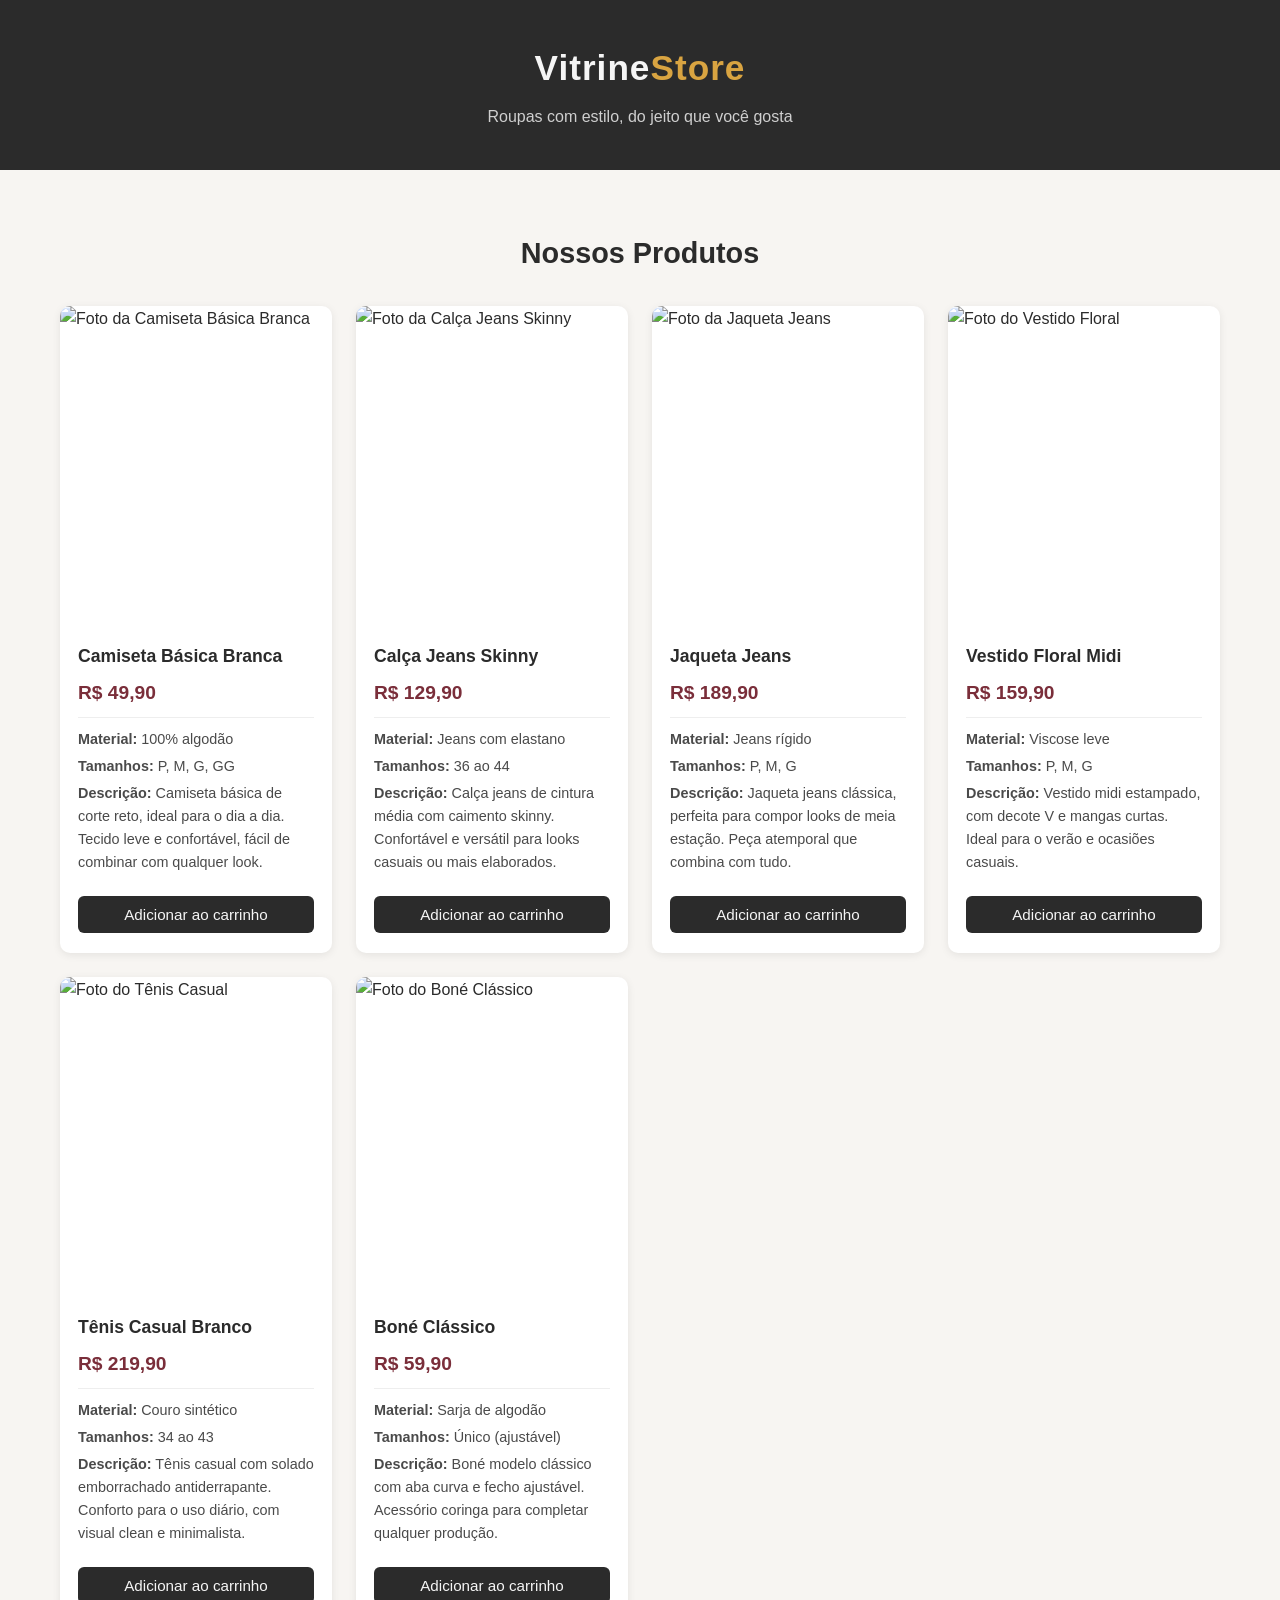
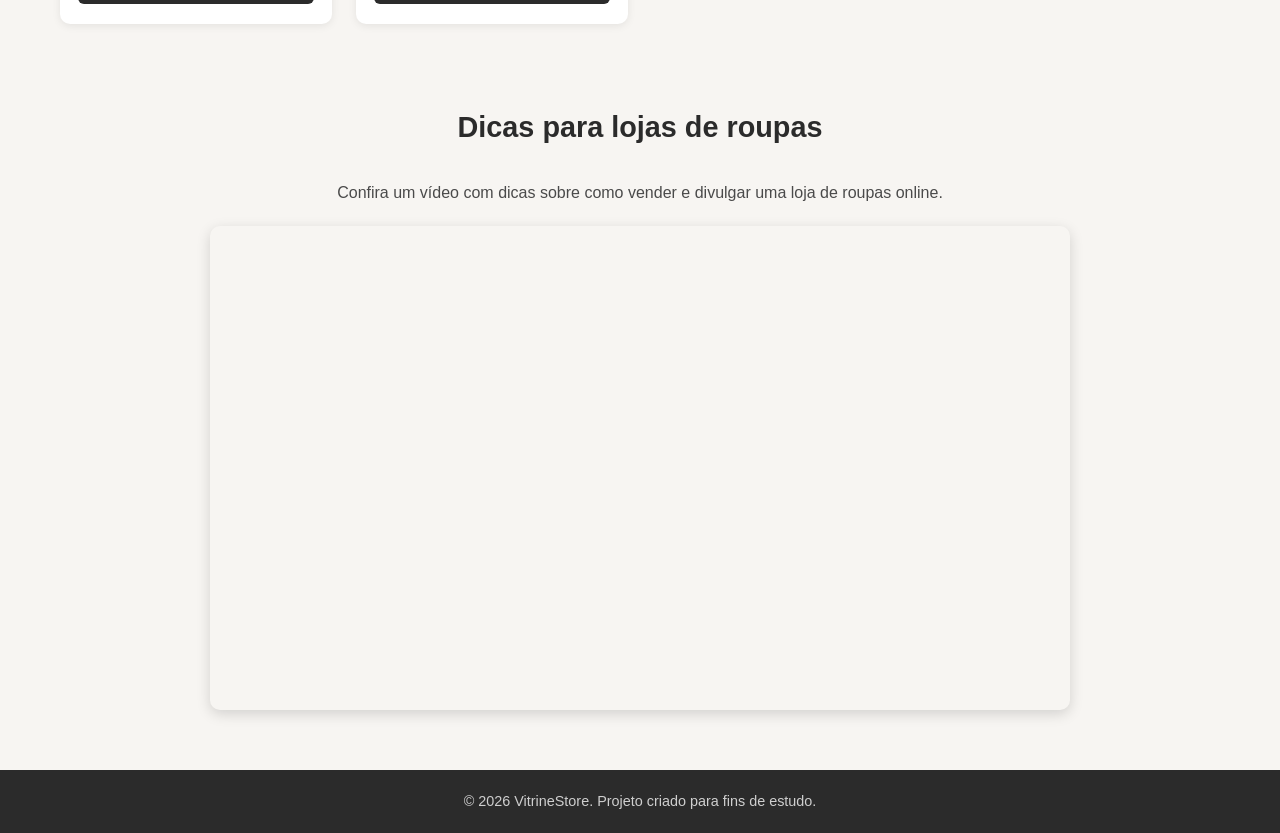
==== index.html @ 7eace0df "Estrutura inicial do projeto" ====
<!DOCTYPE html>
<html lang="pt-BR">
<head>
  <meta charset="UTF-8">
  <meta name="viewport" content="width=device-width, initial-scale=1.0">
  <title>Vitrine Store | Loja de Roupas</title>
  <link rel="stylesheet" href="style.css">
</head>
<body>

  <header class="header">
    <div class="header-content">
      <h1 class="logo">Vitrine<span>Store</span></h1>
      <p class="slogan">Roupas com estilo, do jeito que você gosta</p>
    </div>
  </header>

  <main>
    <section class="produtos">
      <h2 class="titulo-secao">Nossos Produtos</h2>

      <div class="grid-produtos">

        <article class="card-produto">
          <img src="https://placehold.co/400x500/2b2b2b/f5f5f5?text=Camiseta+Basica" alt="Foto da Camiseta Básica Branca">
          <div class="card-info">
            <h3 class="nome-produto">Camiseta Básica Branca</h3>
            <p class="preco">R$ 49,90</p>
            <div class="detalhes">
              <p><strong>Material:</strong> 100% algodão</p>
              <p><strong>Tamanhos:</strong> P, M, G, GG</p>
              <p><strong>Descrição:</strong> Camiseta básica de corte reto, ideal para o dia a dia. Tecido leve e confortável, fácil de combinar com qualquer look.</p>
            </div>
            <button class="btn-comprar">Adicionar ao carrinho</button>
          </div>
        </article>

        <article class="card-produto">
          <img src="https://placehold.co/400x500/2b3a55/f5f5f5?text=Calca+Jeans" alt="Foto da Calça Jeans Skinny">
          <div class="card-info">
            <h3 class="nome-produto">Calça Jeans Skinny</h3>
            <p class="preco">R$ 129,90</p>
            <div class="detalhes">
              <p><strong>Material:</strong> Jeans com elastano</p>
              <p><strong>Tamanhos:</strong> 36 ao 44</p>
              <p><strong>Descrição:</strong> Calça jeans de cintura média com caimento skinny. Confortável e versátil para looks casuais ou mais elaborados.</p>
            </div>
            <button class="btn-comprar">Adicionar ao carrinho</button>
          </div>
        </article>

        <article class="card-produto">
          <img src="https://placehold.co/400x500/5c3b2e/f5f5f5?text=Jaqueta+Jeans" alt="Foto da Jaqueta Jeans">
          <div class="card-info">
            <h3 class="nome-produto">Jaqueta Jeans</h3>
            <p class="preco">R$ 189,90</p>
            <div class="detalhes">
              <p><strong>Material:</strong> Jeans rígido</p>
              <p><strong>Tamanhos:</strong> P, M, G</p>
              <p><strong>Descrição:</strong> Jaqueta jeans clássica, perfeita para compor looks de meia estação. Peça atemporal que combina com tudo.</p>
            </div>
            <button class="btn-comprar">Adicionar ao carrinho</button>
          </div>
        </article>

        <article class="card-produto">
          <img src="https://placehold.co/400x500/7a2e3a/f5f5f5?text=Vestido+Floral" alt="Foto do Vestido Floral">
          <div class="card-info">
            <h3 class="nome-produto">Vestido Floral Midi</h3>
            <p class="preco">R$ 159,90</p>
            <div class="detalhes">
              <p><strong>Material:</strong> Viscose leve</p>
              <p><strong>Tamanhos:</strong> P, M, G</p>
              <p><strong>Descrição:</strong> Vestido midi estampado, com decote V e mangas curtas. Ideal para o verão e ocasiões casuais.</p>
            </div>
            <button class="btn-comprar">Adicionar ao carrinho</button>
          </div>
        </article>

        <article class="card-produto">
          <img src="https://placehold.co/400x500/1f4033/f5f5f5?text=Tenis+Casual" alt="Foto do Tênis Casual">
          <div class="card-info">
            <h3 class="nome-produto">Tênis Casual Branco</h3>
            <p class="preco">R$ 219,90</p>
            <div class="detalhes">
              <p><strong>Material:</strong> Couro sintético</p>
              <p><strong>Tamanhos:</strong> 34 ao 43</p>
              <p><strong>Descrição:</strong> Tênis casual com solado emborrachado antiderrapante. Conforto para o uso diário, com visual clean e minimalista.</p>
            </div>
            <button class="btn-comprar">Adicionar ao carrinho</button>
          </div>
        </article>

        <article class="card-produto">
          <img src="https://placehold.co/400x500/463366/f5f5f5?text=Bone+Classico" alt="Foto do Boné Clássico">
          <div class="card-info">
            <h3 class="nome-produto">Boné Clássico</h3>
            <p class="preco">R$ 59,90</p>
            <div class="detalhes">
              <p><strong>Material:</strong> Sarja de algodão</p>
              <p><strong>Tamanhos:</strong> Único (ajustável)</p>
              <p><strong>Descrição:</strong> Boné modelo clássico com aba curva e fecho ajustável. Acessório coringa para completar qualquer produção.</p>
            </div>
            <button class="btn-comprar">Adicionar ao carrinho</button>
          </div>
        </article>

      </div>
    </section>

    <section class="video-secao">
      <h2 class="titulo-secao">Dicas para lojas de roupas</h2>
      <p class="video-descricao">Confira um vídeo com dicas sobre como vender e divulgar uma loja de roupas online.</p>
      <div class="video-wrapper">
        <iframe
          src="https://www.youtube.com/embed/MjCPmGwwPPw"
          title="Vídeo sobre loja virtual de moda"
          frameborder="0"
          allow="accelerometer; autoplay; clipboard-write; encrypted-media; gyroscope; picture-in-picture"
          allowfullscreen>
        </iframe>
      </div>
    </section>
  </main>

  <footer class="footer">
    <p>&copy; 2026 VitrineStore. Projeto criado para fins de estudo.</p>
  </footer>

</body>
</html>
---- style.css ----
* {
  margin: 0;
  padding: 0;
  box-sizing: border-box;
}

body {
  font-family: 'Segoe UI', Arial, sans-serif;
  background-color: #f7f5f2;
  color: #2b2b2b;
  line-height: 1.6;
}

/* Cabeçalho */
.header {
  background-color: #2b2b2b;
  color: #f5f5f5;
  padding: 40px 20px;
  text-align: center;
}

.logo {
  font-size: 2.2rem;
  font-weight: bold;
  letter-spacing: 1px;
}

.logo span {
  color: #d9a441;
}

.slogan {
  margin-top: 8px;
  color: #cfcfcf;
  font-size: 1rem;
}

/* Títulos de seção */
.titulo-secao {
  text-align: center;
  font-size: 1.8rem;
  margin: 40px 0 30px;
  color: #2b2b2b;
}

/* Grid de produtos */
.produtos {
  max-width: 1200px;
  margin: 0 auto;
  padding: 20px;
}

.grid-produtos {
  display: grid;
  grid-template-columns: repeat(auto-fit, minmax(260px, 1fr));
  gap: 24px;
}

/* Card do produto */
.card-produto {
  background-color: #ffffff;
  border-radius: 10px;
  overflow: hidden;
  box-shadow: 0 2px 8px rgba(0, 0, 0, 0.08);
  display: flex;
  flex-direction: column;
  transition: transform 0.2s ease, box-shadow 0.2s ease;
}

.card-produto:hover {
  transform: translateY(-4px);
  box-shadow: 0 6px 16px rgba(0, 0, 0, 0.12);
}

.card-produto img {
  width: 100%;
  height: 320px;
  object-fit: cover;
}

.card-info {
  padding: 16px 18px 20px;
  display: flex;
  flex-direction: column;
  gap: 8px;
}

.nome-produto {
  font-size: 1.1rem;
  color: #2b2b2b;
}

.preco {
  font-size: 1.2rem;
  font-weight: bold;
  color: #7a2e3a;
}

.detalhes {
  border-top: 1px solid #eee;
  padding-top: 10px;
  font-size: 0.9rem;
  color: #4a4a4a;
}

.detalhes p {
  margin-bottom: 4px;
}

.btn-comprar {
  margin-top: 10px;
  padding: 10px;
  background-color: #2b2b2b;
  color: #f5f5f5;
  border: none;
  border-radius: 6px;
  font-size: 0.95rem;
  cursor: pointer;
  transition: background-color 0.2s ease;
}

.btn-comprar:hover {
  background-color: #d9a441;
  color: #2b2b2b;
}

/* Seção de vídeo */
.video-secao {
  max-width: 900px;
  margin: 60px auto;
  padding: 0 20px;
  text-align: center;
}

.video-descricao {
  margin-bottom: 20px;
  color: #4a4a4a;
}

.video-wrapper {
  position: relative;
  padding-bottom: 56.25%; /* proporção 16:9 */
  height: 0;
  overflow: hidden;
  border-radius: 10px;
  box-shadow: 0 4px 14px rgba(0, 0, 0, 0.15);
}

.video-wrapper iframe {
  position: absolute;
  top: 0;
  left: 0;
  width: 100%;
  height: 100%;
  border: 0;
}

/* Rodapé */
.footer {
  background-color: #2b2b2b;
  color: #cfcfcf;
  text-align: center;
  padding: 20px;
  margin-top: 40px;
  font-size: 0.9rem;
}

/* Responsividade */
@media (max-width: 480px) {
  .logo {
    font-size: 1.8rem;
  }

  .titulo-secao {
    font-size: 1.4rem;
  }
}
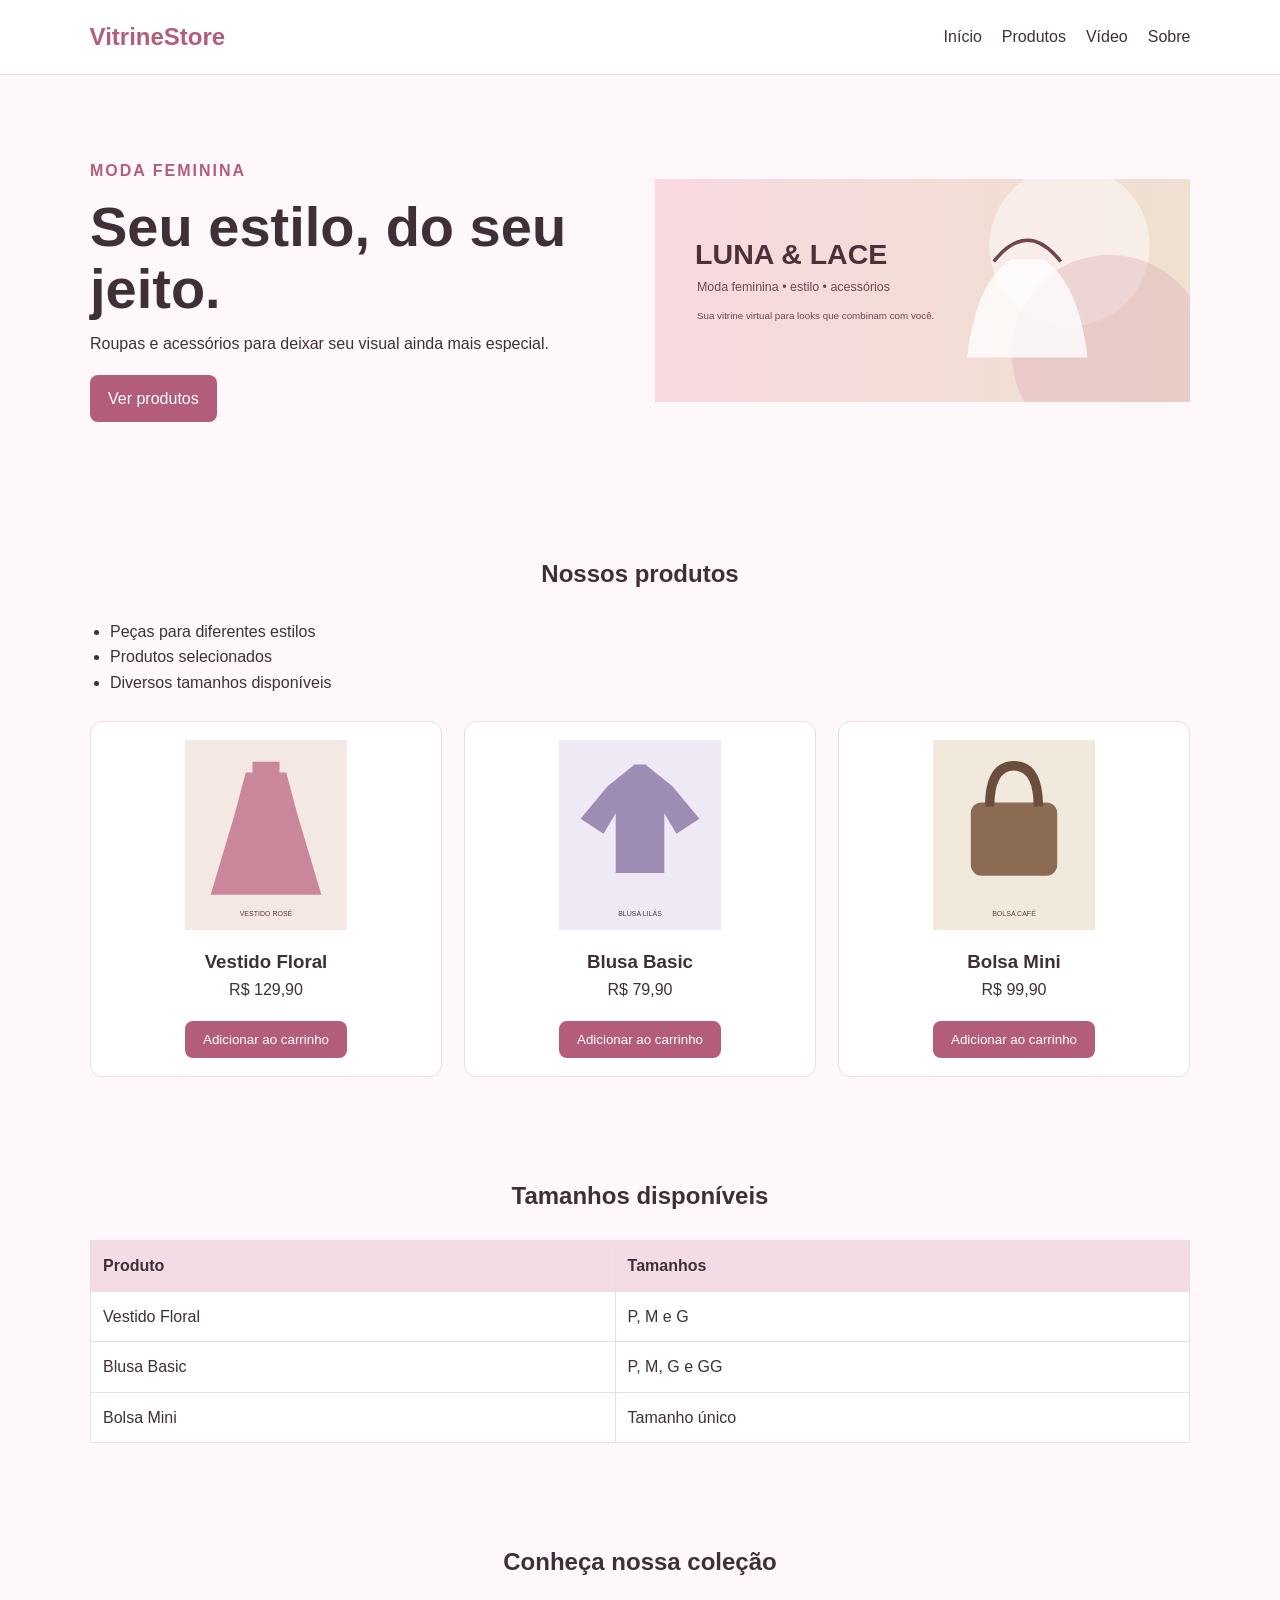
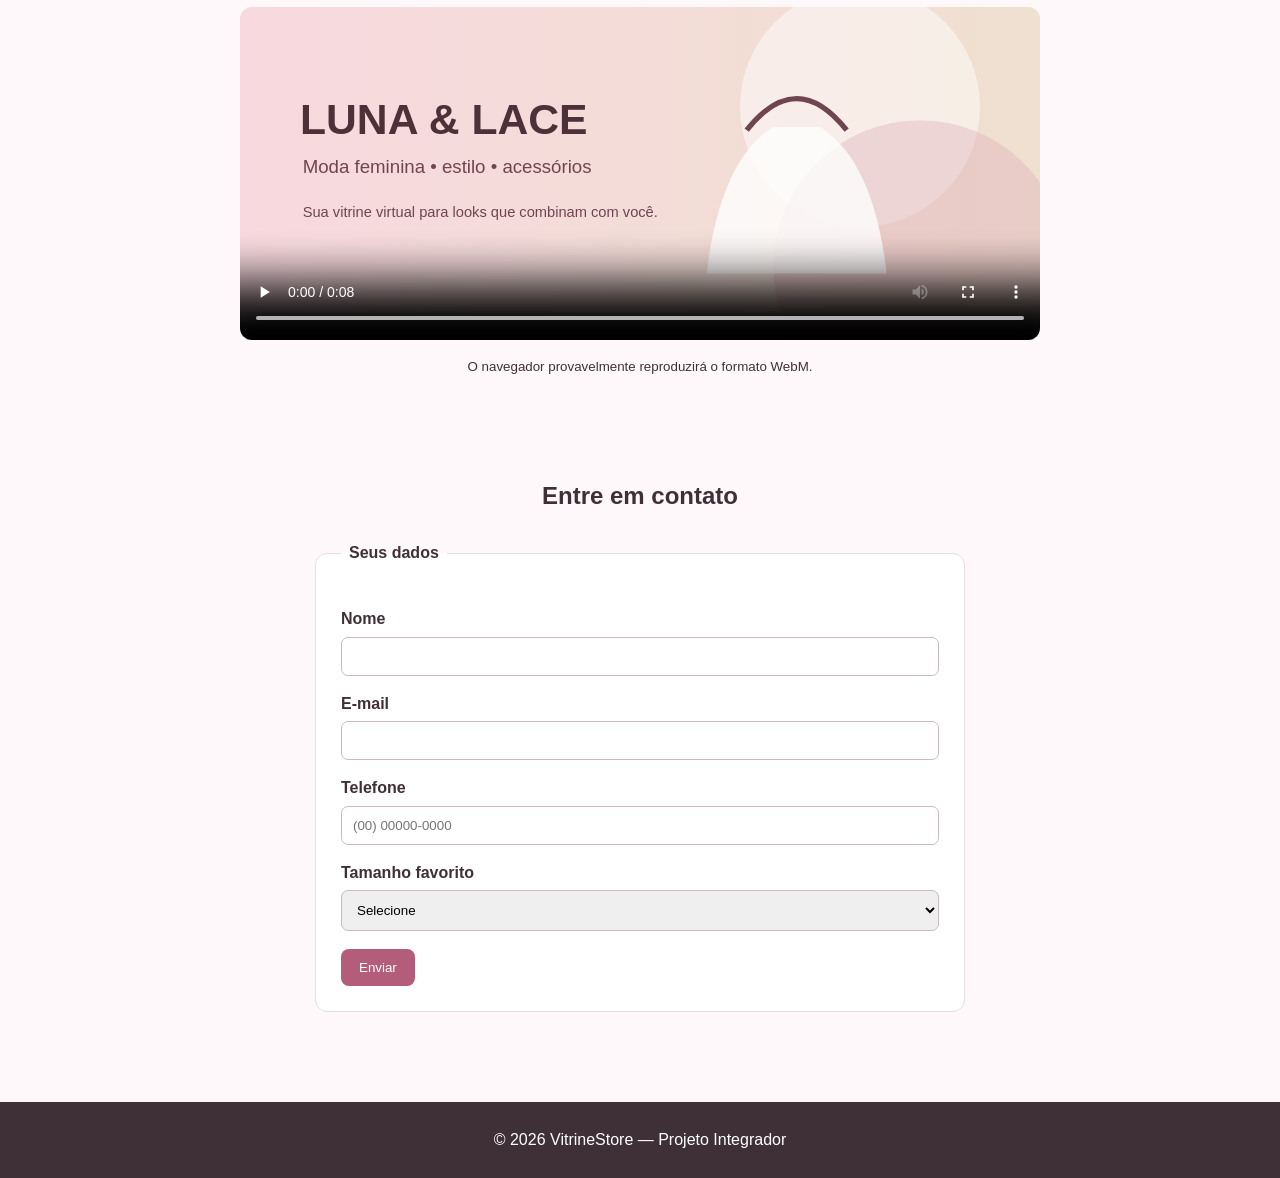
==== commit 7322d090: "feat: adiciona elementos basicos ao projeto" ====
--- a/index.html
+++ b/index.html
@@ -1,131 +1,301 @@
 <!DOCTYPE html>
 <html lang="pt-BR">
+
 <head>
-  <meta charset="UTF-8">
-  <meta name="viewport" content="width=device-width, initial-scale=1.0">
-  <title>Vitrine Store | Loja de Roupas</title>
-  <link rel="stylesheet" href="style.css">
+    <meta charset="UTF-8">
+    <meta name="viewport" content="width=device-width, initial-scale=1.0">
+    <title>VitrineStore | Moda Feminina</title>
+    <link rel="stylesheet" href="css/style.css">
 </head>
+
 <body>
 
-  <header class="header">
-    <div class="header-content">
-      <h1 class="logo">Vitrine<span>Store</span></h1>
-      <p class="slogan">Roupas com estilo, do jeito que você gosta</p>
-    </div>
-  </header>
-
-  <main>
-    <section class="produtos">
-      <h2 class="titulo-secao">Nossos Produtos</h2>
-
-      <div class="grid-produtos">
-
-        <article class="card-produto">
-          <img src="https://placehold.co/400x500/2b2b2b/f5f5f5?text=Camiseta+Basica" alt="Foto da Camiseta Básica Branca">
-          <div class="card-info">
-            <h3 class="nome-produto">Camiseta Básica Branca</h3>
-            <p class="preco">R$ 49,90</p>
-            <div class="detalhes">
-              <p><strong>Material:</strong> 100% algodão</p>
-              <p><strong>Tamanhos:</strong> P, M, G, GG</p>
-              <p><strong>Descrição:</strong> Camiseta básica de corte reto, ideal para o dia a dia. Tecido leve e confortável, fácil de combinar com qualquer look.</p>
+    <header>
+        <nav>
+            <a class="logo" href="index.html">VitrineStore</a>
+
+            <ul>
+                <li><a href="#inicio">Início</a></li>
+                <li><a href="#produtos">Produtos</a></li>
+                <li><a href="#video">Vídeo</a></li>
+                <li><a href="sobre.html">Sobre</a></li>
+            </ul>
+        </nav>
+    </header>
+
+    <main>
+
+        <section id="inicio" class="inicio">
+
+            <div>
+                <p class="destaque">MODA FEMININA</p>
+
+                <h1>Seu estilo, do seu jeito.</h1>
+
+                <p>
+                    Roupas e acessórios para deixar
+                    seu visual ainda mais especial.
+                </p>
+
+                <a class="botao" href="#produtos">
+                    Ver produtos
+                </a>
             </div>
-            <button class="btn-comprar">Adicionar ao carrinho</button>
-          </div>
-        </article>
-
-        <article class="card-produto">
-          <img src="https://placehold.co/400x500/2b3a55/f5f5f5?text=Calca+Jeans" alt="Foto da Calça Jeans Skinny">
-          <div class="card-info">
-            <h3 class="nome-produto">Calça Jeans Skinny</h3>
-            <p class="preco">R$ 129,90</p>
-            <div class="detalhes">
-              <p><strong>Material:</strong> Jeans com elastano</p>
-              <p><strong>Tamanhos:</strong> 36 ao 44</p>
-              <p><strong>Descrição:</strong> Calça jeans de cintura média com caimento skinny. Confortável e versátil para looks casuais ou mais elaborados.</p>
+
+            <img
+                src="assets/images/banner.svg"
+                alt="Ilustração de roupas femininas"
+            >
+
+        </section>
+
+
+        <section id="produtos">
+
+            <h2>Nossos produtos</h2>
+
+            <ul class="beneficios">
+                <li>Peças para diferentes estilos</li>
+                <li>Produtos selecionados</li>
+                <li>Diversos tamanhos disponíveis</li>
+            </ul>
+
+            <div class="produtos">
+
+                <article class="card">
+
+                    <img
+                        src="assets/images/vestido.svg"
+                        alt="Vestido floral rosa"
+                    >
+
+                    <h3>Vestido Floral</h3>
+
+                    <p>R$ 129,90</p>
+
+                    <button type="button">
+                        Adicionar ao carrinho
+                    </button>
+
+                </article>
+
+
+                <article class="card">
+
+                    <img
+                        src="assets/images/blusa.svg"
+                        alt="Blusa feminina básica"
+                    >
+
+                    <h3>Blusa Basic</h3>
+
+                    <p>R$ 79,90</p>
+
+                    <button type="button">
+                        Adicionar ao carrinho
+                    </button>
+
+                </article>
+
+
+                <article class="card">
+
+                    <img
+                        src="assets/images/bolsa.svg"
+                        alt="Bolsa feminina pequena"
+                    >
+
+                    <h3>Bolsa Mini</h3>
+
+                    <p>R$ 99,90</p>
+
+                    <button type="button">
+                        Adicionar ao carrinho
+                    </button>
+
+                </article>
+
             </div>
-            <button class="btn-comprar">Adicionar ao carrinho</button>
-          </div>
-        </article>
-
-        <article class="card-produto">
-          <img src="https://placehold.co/400x500/5c3b2e/f5f5f5?text=Jaqueta+Jeans" alt="Foto da Jaqueta Jeans">
-          <div class="card-info">
-            <h3 class="nome-produto">Jaqueta Jeans</h3>
-            <p class="preco">R$ 189,90</p>
-            <div class="detalhes">
-              <p><strong>Material:</strong> Jeans rígido</p>
-              <p><strong>Tamanhos:</strong> P, M, G</p>
-              <p><strong>Descrição:</strong> Jaqueta jeans clássica, perfeita para compor looks de meia estação. Peça atemporal que combina com tudo.</p>
-            </div>
-            <button class="btn-comprar">Adicionar ao carrinho</button>
-          </div>
-        </article>
-
-        <article class="card-produto">
-          <img src="https://placehold.co/400x500/7a2e3a/f5f5f5?text=Vestido+Floral" alt="Foto do Vestido Floral">
-          <div class="card-info">
-            <h3 class="nome-produto">Vestido Floral Midi</h3>
-            <p class="preco">R$ 159,90</p>
-            <div class="detalhes">
-              <p><strong>Material:</strong> Viscose leve</p>
-              <p><strong>Tamanhos:</strong> P, M, G</p>
-              <p><strong>Descrição:</strong> Vestido midi estampado, com decote V e mangas curtas. Ideal para o verão e ocasiões casuais.</p>
-            </div>
-            <button class="btn-comprar">Adicionar ao carrinho</button>
-          </div>
-        </article>
-
-        <article class="card-produto">
-          <img src="https://placehold.co/400x500/1f4033/f5f5f5?text=Tenis+Casual" alt="Foto do Tênis Casual">
-          <div class="card-info">
-            <h3 class="nome-produto">Tênis Casual Branco</h3>
-            <p class="preco">R$ 219,90</p>
-            <div class="detalhes">
-              <p><strong>Material:</strong> Couro sintético</p>
-              <p><strong>Tamanhos:</strong> 34 ao 43</p>
-              <p><strong>Descrição:</strong> Tênis casual com solado emborrachado antiderrapante. Conforto para o uso diário, com visual clean e minimalista.</p>
-            </div>
-            <button class="btn-comprar">Adicionar ao carrinho</button>
-          </div>
-        </article>
-
-        <article class="card-produto">
-          <img src="https://placehold.co/400x500/463366/f5f5f5?text=Bone+Classico" alt="Foto do Boné Clássico">
-          <div class="card-info">
-            <h3 class="nome-produto">Boné Clássico</h3>
-            <p class="preco">R$ 59,90</p>
-            <div class="detalhes">
-              <p><strong>Material:</strong> Sarja de algodão</p>
-              <p><strong>Tamanhos:</strong> Único (ajustável)</p>
-              <p><strong>Descrição:</strong> Boné modelo clássico com aba curva e fecho ajustável. Acessório coringa para completar qualquer produção.</p>
-            </div>
-            <button class="btn-comprar">Adicionar ao carrinho</button>
-          </div>
-        </article>
-
-      </div>
-    </section>
-
-    <section class="video-secao">
-      <h2 class="titulo-secao">Dicas para lojas de roupas</h2>
-      <p class="video-descricao">Confira um vídeo com dicas sobre como vender e divulgar uma loja de roupas online.</p>
-      <div class="video-wrapper">
-        <iframe
-          src="https://www.youtube.com/embed/MjCPmGwwPPw"
-          title="Vídeo sobre loja virtual de moda"
-          frameborder="0"
-          allow="accelerometer; autoplay; clipboard-write; encrypted-media; gyroscope; picture-in-picture"
-          allowfullscreen>
-        </iframe>
-      </div>
-    </section>
-  </main>
-
-  <footer class="footer">
-    <p>&copy; 2026 VitrineStore. Projeto criado para fins de estudo.</p>
-  </footer>
+
+        </section>
+
+
+        <section class="tamanhos">
+
+            <h2>Tamanhos disponíveis</h2>
+
+            <table>
+
+                <thead>
+                    <tr>
+                        <th>Produto</th>
+                        <th>Tamanhos</th>
+                    </tr>
+                </thead>
+
+                <tbody>
+
+                    <tr>
+                        <td>Vestido Floral</td>
+                        <td>P, M e G</td>
+                    </tr>
+
+                    <tr>
+                        <td>Blusa Basic</td>
+                        <td>P, M, G e GG</td>
+                    </tr>
+
+                    <tr>
+                        <td>Bolsa Mini</td>
+                        <td>Tamanho único</td>
+                    </tr>
+
+                </tbody>
+
+            </table>
+
+        </section>
+
+
+        <section id="video" class="midia">
+
+            <h2>Conheça nossa coleção</h2>
+
+            <!--
+            O preload="metadata" foi escolhido porque queremos
+            carregar apenas informações básicas do vídeo antes
+            que o usuário decida reproduzi-lo.
+            -->
+
+            <video
+                controls
+                poster="assets/images/banner.svg"
+                preload="metadata"
+            >
+
+                <source
+                    src="assets/video/luna-lace.mp4"
+                    type="video/mp4"
+                >
+
+                <source
+                    src="assets/video/luna-lace.webm"
+                    type="video/webm"
+                >
+
+                <track
+                    src="assets/video/legendas.vtt"
+                    kind="subtitles"
+                    srclang="pt-BR"
+                    label="Português"
+                    default
+                >
+
+                Seu navegador não suporta vídeo HTML5.
+
+            </video>
+
+            <small id="suporte-video">
+                Verificando suporte do navegador...
+            </small>
+
+        </section>
+
+
+        <section class="contato">
+
+            <h2>Entre em contato</h2>
+
+            <form>
+
+                <fieldset>
+
+                    <legend>Seus dados</legend>
+
+
+                    <label for="nome">
+                        Nome
+                    </label>
+
+                    <input
+                        type="text"
+                        id="nome"
+                        name="nome"
+                        required
+                        minlength="3"
+                    >
+
+
+                    <label for="email">
+                        E-mail
+                    </label>
+
+                    <input
+                        type="email"
+                        id="email"
+                        name="email"
+                        required
+                    >
+
+
+                    <label for="telefone">
+                        Telefone
+                    </label>
+
+                    <input
+                        type="tel"
+                        id="telefone"
+                        name="telefone"
+                        placeholder="(00) 00000-0000"
+                    >
+
+
+                    <label for="tamanho">
+                        Tamanho favorito
+                    </label>
+
+                    <select
+                        id="tamanho"
+                        name="tamanho"
+                        required
+                    >
+
+                        <option value="">
+                            Selecione
+                        </option>
+
+                        <option value="P">P</option>
+                        <option value="M">M</option>
+                        <option value="G">G</option>
+                        <option value="GG">GG</option>
+
+                    </select>
+
+
+                    <button type="submit">
+                        Enviar
+                    </button>
+
+                </fieldset>
+
+            </form>
+
+        </section>
+
+    </main>
+
+
+    <footer>
+
+        <p>
+            &copy; 2026 VitrineStore — Projeto Integrador
+        </p>
+
+    </footer>
+
+
+    <script src="js/script.js"></script>
 
 </body>
+
 </html>
--- a/css/style.css
+++ b/css/style.css
@@ -0,0 +1,221 @@
+* {
+    box-sizing: border-box;
+    margin: 0;
+    padding: 0;
+}
+
+body {
+    font-family: Arial, sans-serif;
+    background: #fff8fb;
+    color: #3f3037;
+    line-height: 1.6;
+}
+
+header {
+    background: white;
+    border-bottom: 1px solid #eadde3;
+    padding: 18px 7%;
+}
+
+nav {
+    display: flex;
+    justify-content: space-between;
+    align-items: center;
+}
+
+.logo {
+    color: #b45d7a;
+    font-size: 1.5rem;
+    font-weight: bold;
+    text-decoration: none;
+}
+
+nav ul {
+    display: flex;
+    gap: 20px;
+    list-style: none;
+}
+
+nav ul a {
+    color: #3f3037;
+    text-decoration: none;
+}
+
+main {
+    width: 90%;
+    max-width: 1100px;
+    margin: auto;
+}
+
+section {
+    padding: 50px 0;
+}
+
+.inicio {
+    min-height: 430px;
+    display: grid;
+    grid-template-columns: 1fr 1fr;
+    align-items: center;
+    gap: 30px;
+}
+
+.inicio img {
+    width: 100%;
+}
+
+.destaque {
+    color: #b45d7a;
+    font-weight: bold;
+    letter-spacing: 2px;
+}
+
+h1 {
+    font-size: 3.5rem;
+    line-height: 1.1;
+    margin: 12px 0;
+}
+
+h2 {
+    text-align: center;
+    margin-bottom: 25px;
+}
+
+.botao,
+button {
+    display: inline-block;
+    margin-top: 18px;
+    padding: 11px 18px;
+    border: none;
+    border-radius: 8px;
+    background: #b45d7a;
+    color: white;
+    text-decoration: none;
+    cursor: pointer;
+}
+
+.beneficios {
+    margin-bottom: 25px;
+    padding-left: 20px;
+}
+
+.produtos {
+    display: grid;
+    grid-template-columns: repeat(3, 1fr);
+    gap: 22px;
+}
+
+.card {
+    padding: 18px;
+    text-align: center;
+    background: white;
+    border: 1px solid #eadde3;
+    border-radius: 12px;
+}
+
+.card img {
+    width: 100%;
+    height: 190px;
+    object-fit: contain;
+}
+
+.card h3 {
+    margin-top: 10px;
+}
+
+.tamanhos table {
+    width: 100%;
+    border-collapse: collapse;
+    background: white;
+}
+
+th,
+td {
+    padding: 12px;
+    border: 1px solid #eadde3;
+    text-align: left;
+}
+
+th {
+    background: #f3dce5;
+}
+
+.midia {
+    text-align: center;
+}
+
+video {
+    width: 100%;
+    max-width: 800px;
+    border-radius: 12px;
+    background: #eee;
+}
+
+#suporte-video {
+    display: block;
+    margin-top: 8px;
+}
+
+.contato {
+    max-width: 650px;
+    margin: auto;
+}
+
+fieldset {
+    padding: 25px;
+    border: 1px solid #eadde3;
+    border-radius: 12px;
+    background: white;
+}
+
+legend {
+    padding: 0 8px;
+    font-weight: bold;
+}
+
+label {
+    display: block;
+    margin-top: 15px;
+    font-weight: bold;
+}
+
+input,
+select {
+    width: 100%;
+    margin-top: 5px;
+    padding: 11px;
+    border: 1px solid #ccb9c1;
+    border-radius: 7px;
+}
+
+footer {
+    margin-top: 40px;
+    padding: 25px;
+    text-align: center;
+    background: #3f3037;
+    color: white;
+}
+
+@media (max-width: 700px) {
+
+    nav {
+        flex-direction: column;
+        gap: 15px;
+    }
+
+    nav ul {
+        flex-wrap: wrap;
+        justify-content: center;
+    }
+
+    .inicio {
+        grid-template-columns: 1fr;
+    }
+
+    h1 {
+        font-size: 2.5rem;
+    }
+
+    .produtos {
+        grid-template-columns: 1fr;
+    }
+}
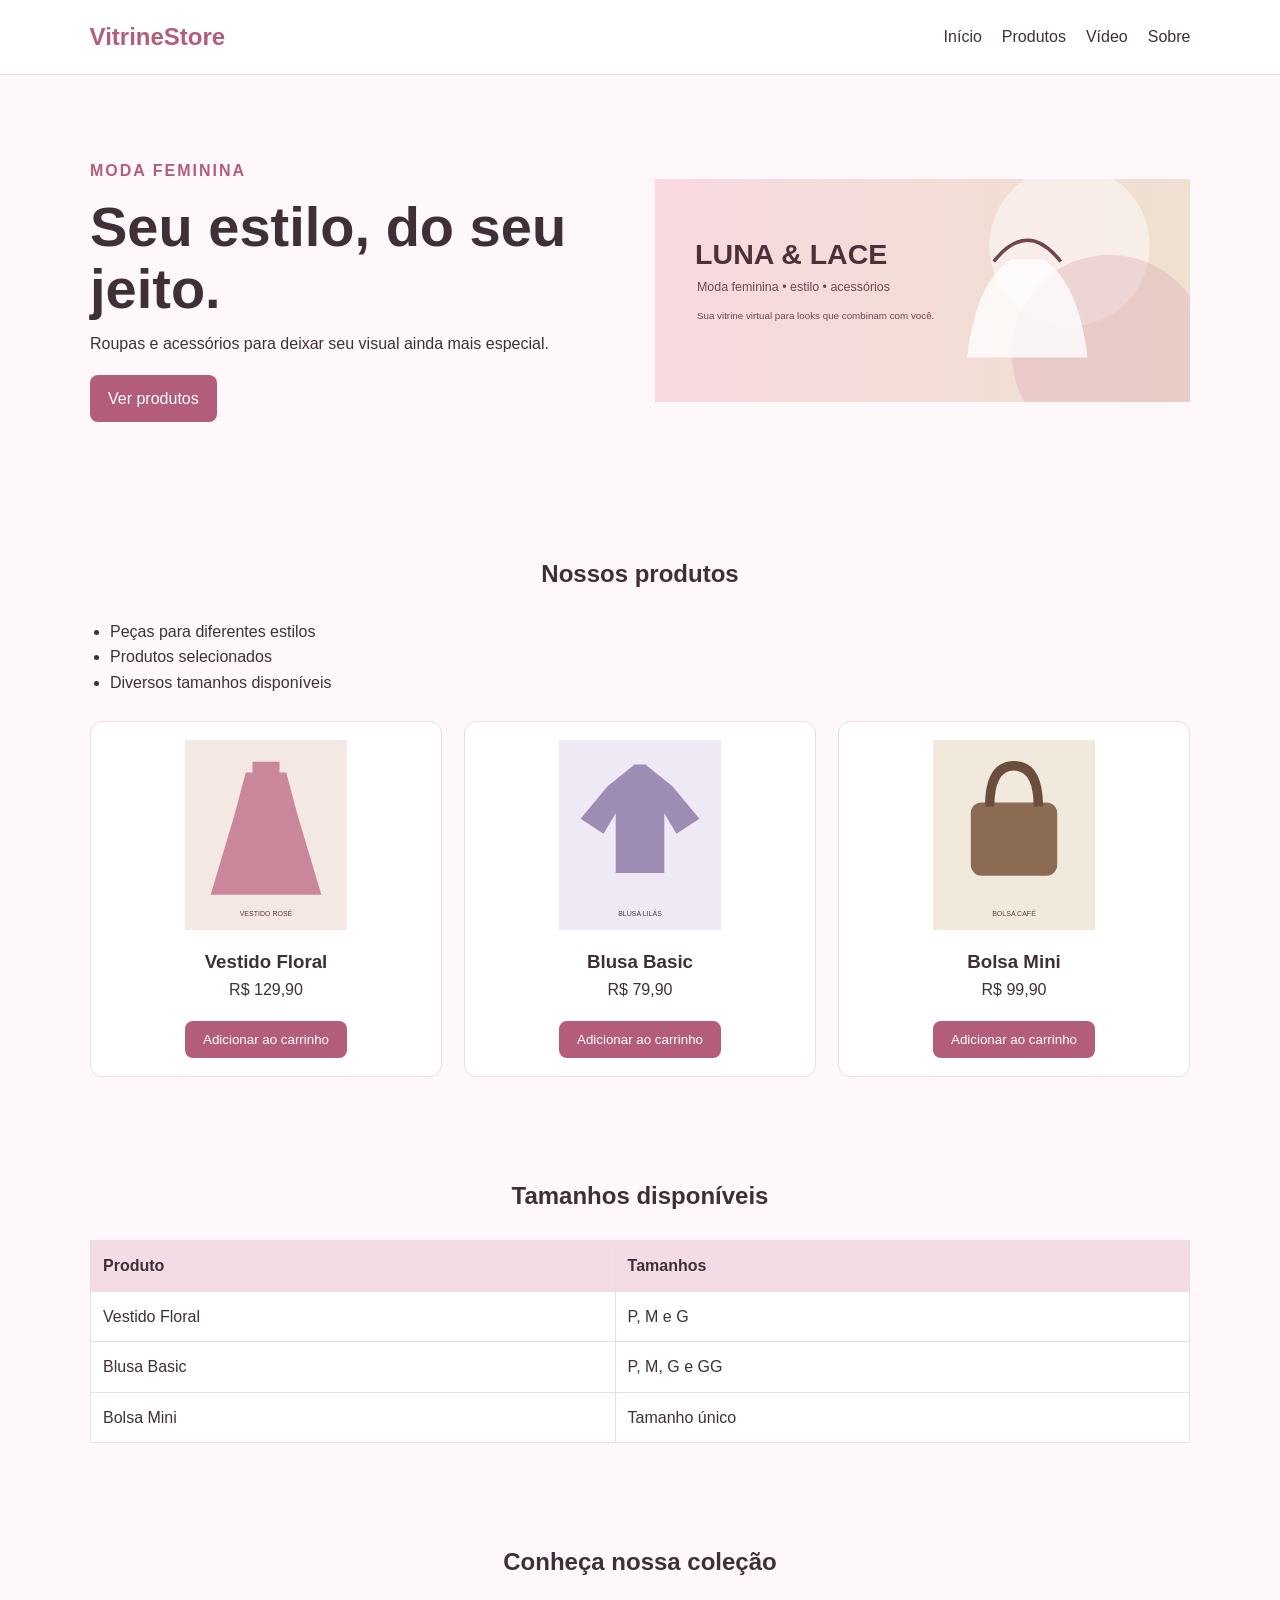
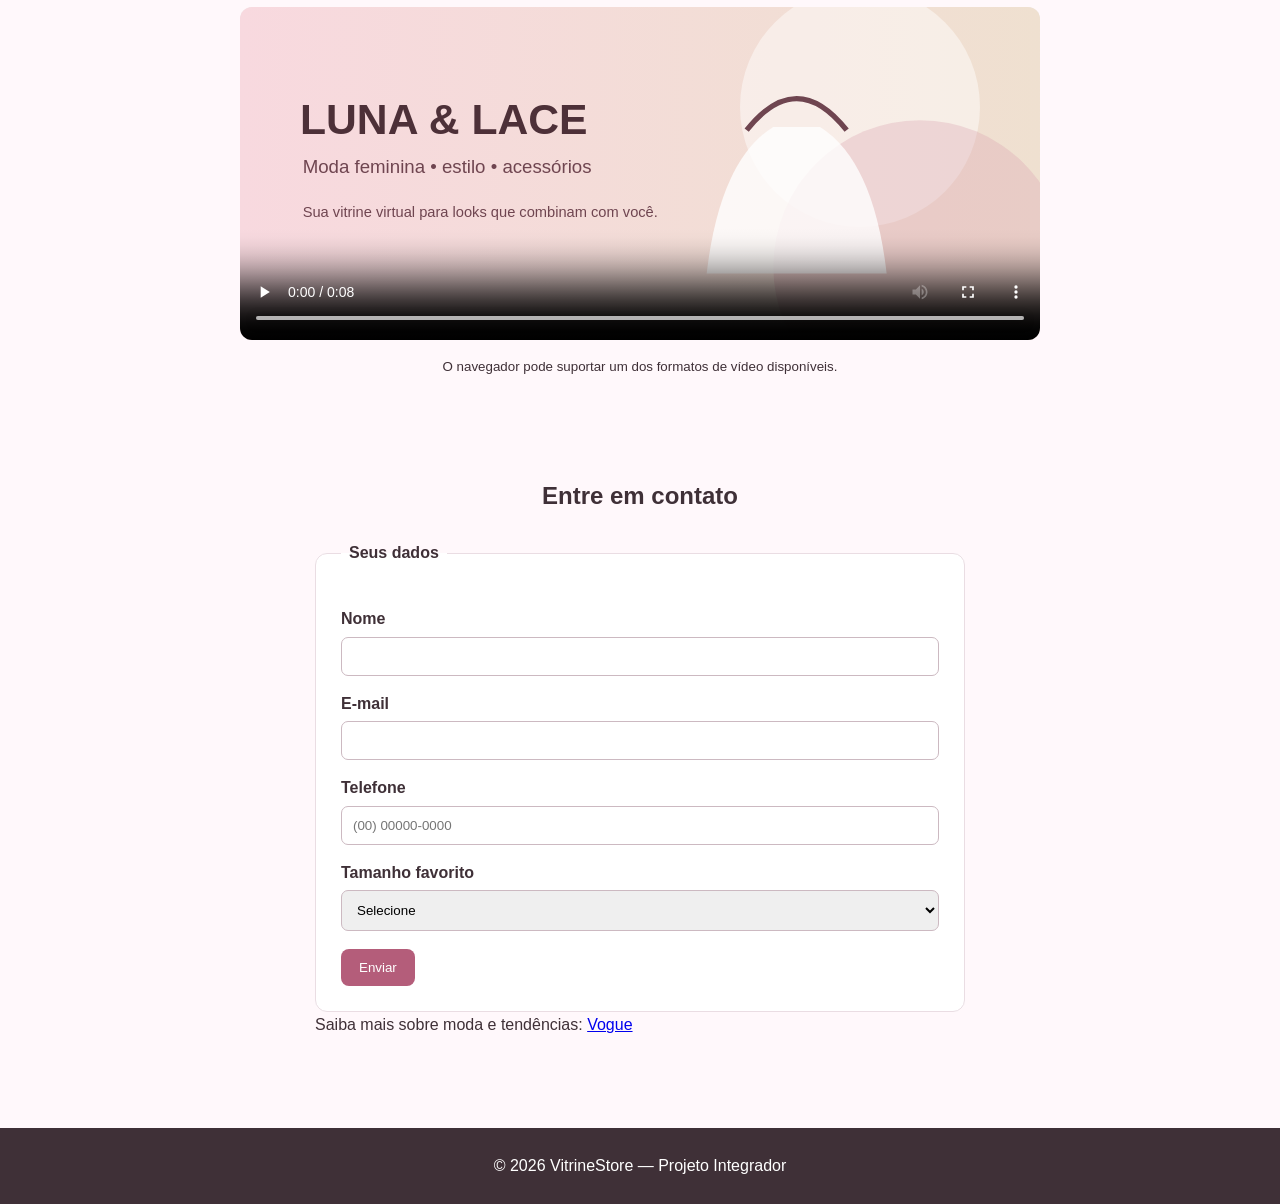
==== commit ff5d3c57: "fix: corrige estrutura HTML e suporte de video" ====
--- a/index.html
+++ b/index.html
@@ -4,7 +4,9 @@
 <head>
     <meta charset="UTF-8">
     <meta name="viewport" content="width=device-width, initial-scale=1.0">
+
     <title>VitrineStore | Moda Feminina</title>
+
     <link rel="stylesheet" href="css/style.css">
 </head>
 
@@ -25,6 +27,7 @@
 
     <main>
 
+        <!-- Seção inicial -->
         <section id="inicio" class="inicio">
 
             <div>
@@ -50,6 +53,7 @@
         </section>
 
 
+        <!-- Seção de produtos -->
         <section id="produtos">
 
             <h2>Nossos produtos</h2>
@@ -120,6 +124,7 @@
         </section>
 
 
+        <!-- Tabela de tamanhos -->
         <section class="tamanhos">
 
             <h2>Tamanhos disponíveis</h2>
@@ -157,14 +162,15 @@
         </section>
 
 
+        <!-- Seção de vídeo -->
         <section id="video" class="midia">
 
             <h2>Conheça nossa coleção</h2>
 
             <!--
-            O preload="metadata" foi escolhido porque queremos
-            carregar apenas informações básicas do vídeo antes
-            que o usuário decida reproduzi-lo.
+                O preload="metadata" foi escolhido porque queremos
+                carregar apenas informações básicas do vídeo antes
+                que o usuário decida reproduzi-lo.
             -->
 
             <video
@@ -202,6 +208,7 @@
         </section>
 
 
+        <!-- Formulário de contato -->
         <section class="contato">
 
             <h2>Entre em contato</h2>
@@ -280,6 +287,20 @@
 
             </form>
 
+
+            <!-- Fonte externa exigida pela atividade -->
+            <p>
+                Saiba mais sobre moda e tendências:
+
+                <a
+                    href="https://www.vogue.com/"
+                    target="_blank"
+                    rel="noopener noreferrer"
+                >
+                    Vogue
+                </a>
+            </p>
+
         </section>
 
     </main>
@@ -298,4 +319,4 @@
 
 </body>
 
-</html>
+</html>
